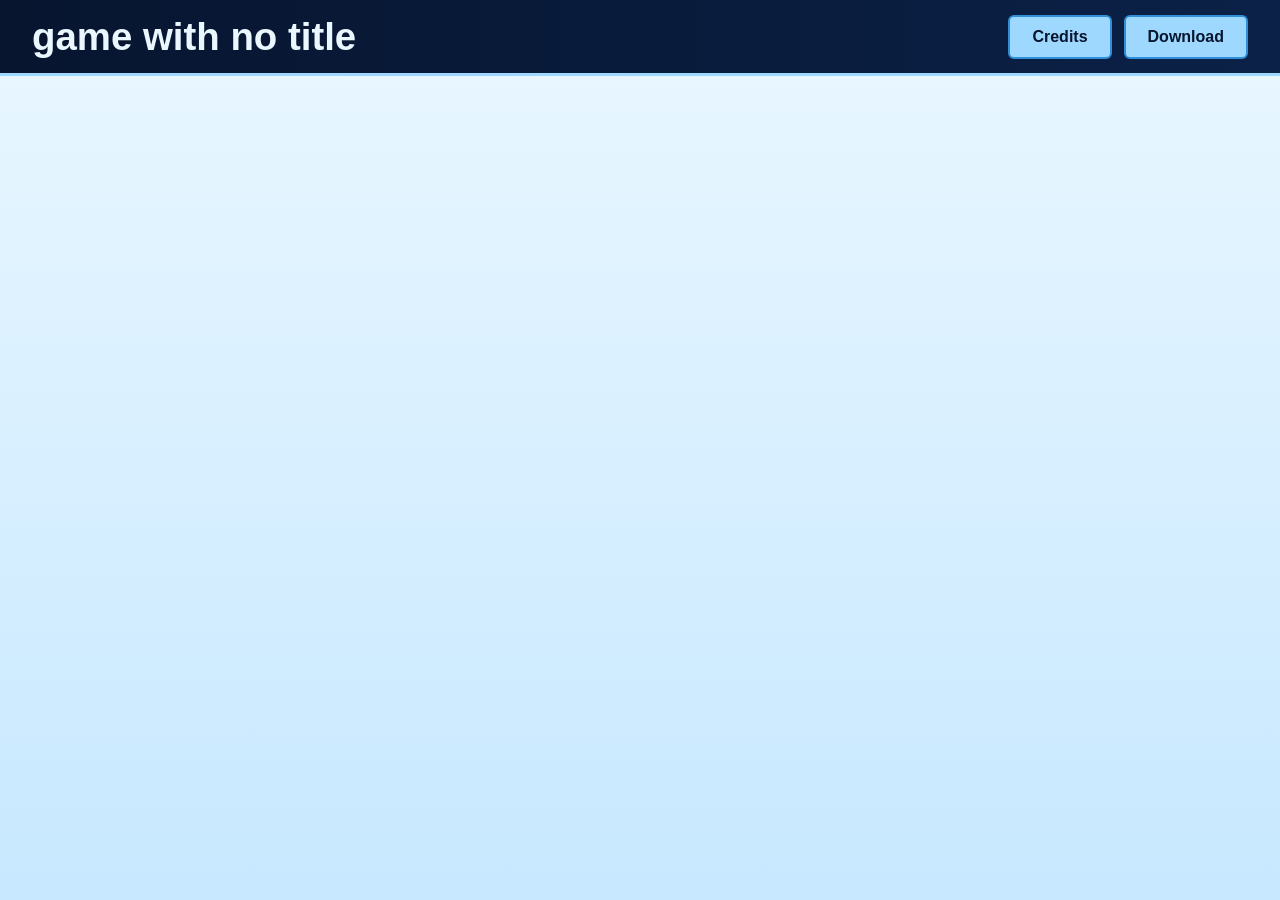
==== index.html @ 91ef4b5c "Add files via upload" ====
<!DOCTYPE html>
<html lang="en">
<head>
  <meta charset="UTF-8">
  <meta name="viewport" content="width=device-width, initial-scale=1.0">
  <title>game with no title</title>
  <link rel="stylesheet" href="styles.css">
</head>
<body>
  <header class="site-header">
    <h1>game with no title</h1>
    <nav class="site-actions" aria-label="Site navigation">
      <a class="nav-button" href="credits.html">Credits</a>
      <a class="download-button nav-button" href="#" download>Download</a>
    </nav>
  </header>

  <script src="script.js"></script>
</body>
</html>
---- styles.css ----
:root {
  --deep-blue: #0b2147;
  --night-blue: #07152f;
  --sky-blue: #9fd8ff;
  --ice-blue: #eaf7ff;
  --button-blue: #2f8fd8;
  --button-blue-hover: #57b7ff;
  --accent-gold: #ffd166;
}

* {
  box-sizing: border-box;
}

body {
  margin: 0;
  min-height: 100vh;
  font-family: Arial, Helvetica, sans-serif;
  background: linear-gradient(180deg, var(--ice-blue), #c7e8ff);
}

.site-header {
  min-height: 76px;
  display: flex;
  align-items: center;
  justify-content: space-between;
  gap: 24px;
  padding: 0 32px;
  background: linear-gradient(90deg, var(--night-blue), var(--deep-blue));
  border-bottom: 3px solid var(--sky-blue);
}

.site-header h1 {
  margin: 0;
  color: var(--ice-blue);
  font-size: clamp(1.4rem, 4vw, 2.4rem);
  font-weight: 800;
  letter-spacing: 0;
}

.site-actions {
  flex: 0 0 auto;
  display: flex;
  align-items: center;
  gap: 12px;
}

.nav-button {
  flex: 0 0 auto;
  display: inline-flex;
  align-items: center;
  justify-content: center;
  min-height: 44px;
  padding: 0 22px;
  color: var(--night-blue);
  background: var(--sky-blue);
  border: 2px solid var(--button-blue);
  border-radius: 6px;
  font-weight: 800;
  text-decoration: none;
}

.nav-button:hover,
.nav-button:focus-visible {
  background: var(--button-blue-hover);
  outline: none;
}

.credits-page {
  width: min(760px, calc(100% - 32px));
  margin: 64px auto;
}

.credits-panel {
  color: var(--night-blue);
}

.credits-panel h2 {
  margin: 0 0 24px;
  font-size: 2rem;
  letter-spacing: 0;
}

.credits-list {
  display: grid;
  gap: 16px;
  margin: 0;
  padding: 0;
  list-style: none;
}

.credits-list li {
  display: flex;
  align-items: center;
  justify-content: space-between;
  gap: 18px;
  padding: 18px 20px;
  background: rgba(255, 255, 255, 0.82);
  border: 2px solid var(--sky-blue);
  border-radius: 6px;
  box-shadow: 0 12px 28px rgba(7, 21, 47, 0.12);
}

.credit-name {
  font-size: 1.35rem;
  font-weight: 800;
}

.credit-role {
  font-weight: 700;
  color: var(--deep-blue);
  padding: 6px 10px;
  background: var(--accent-gold);
  border-radius: 6px;
}

@media (max-width: 520px) {
  .site-header {
    align-items: flex-start;
    flex-direction: column;
    padding: 12px 16px;
    gap: 14px;
  }

  .nav-button {
    min-height: 40px;
    padding: 0 16px;
  }

  .credits-page {
    margin: 32px auto;
  }

  .credits-list li {
    align-items: flex-start;
    flex-direction: column;
    gap: 6px;
  }
}
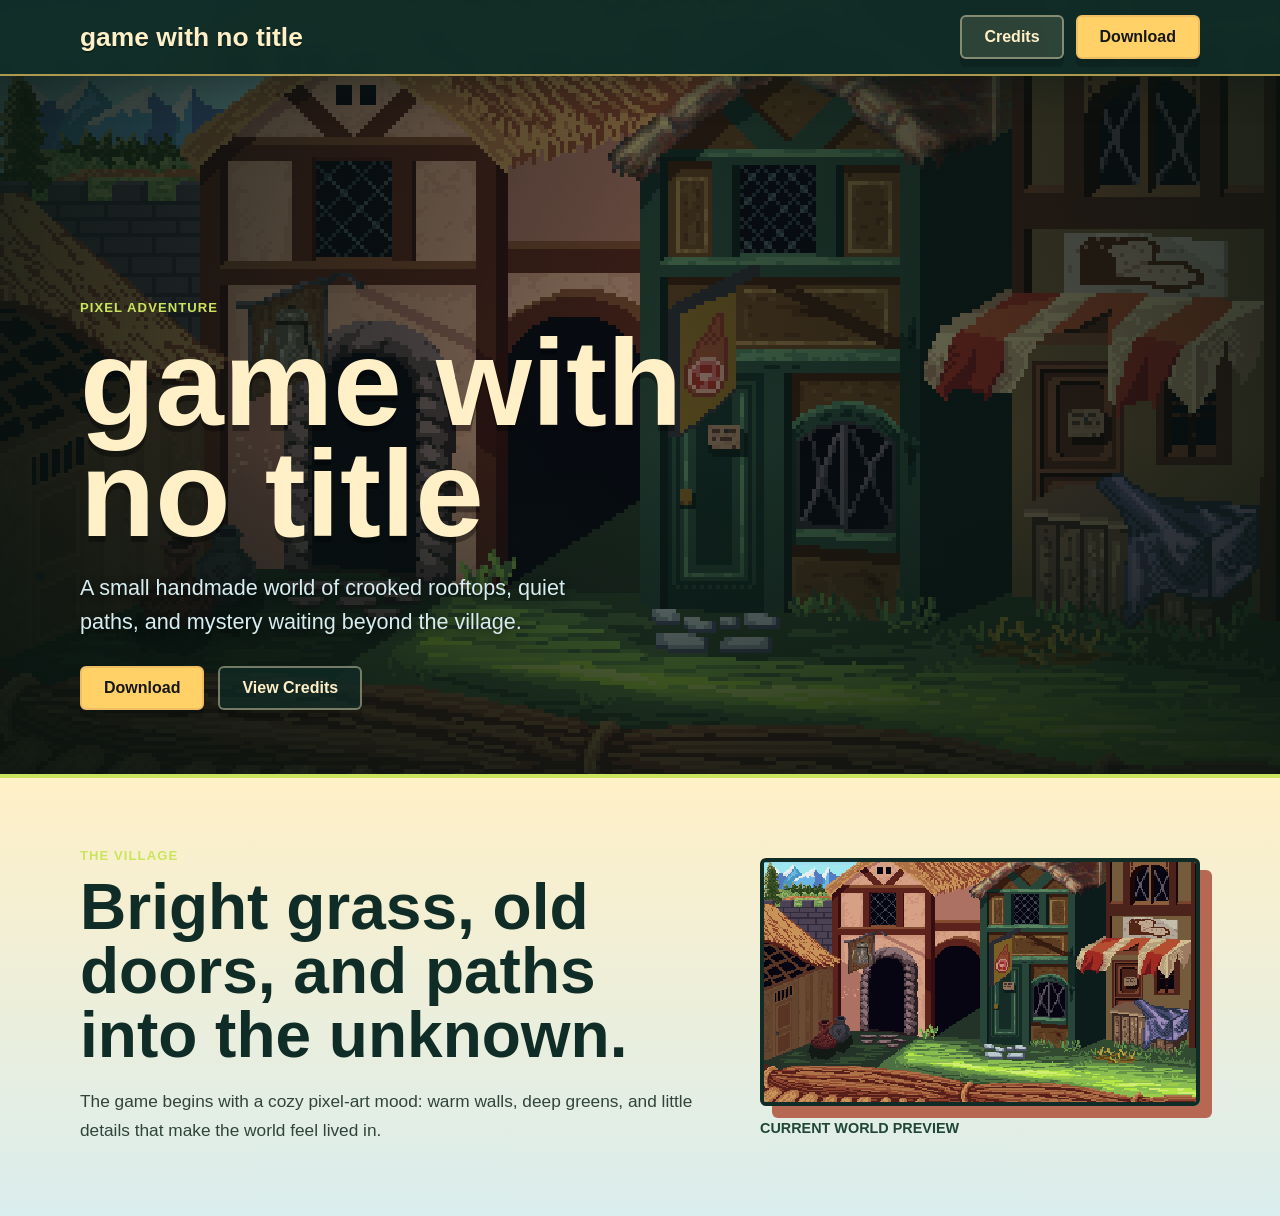
==== commit 97f724ca: "Add files via upload" ====
--- a/index.html
+++ b/index.html
@@ -8,12 +8,50 @@
 </head>
 <body>
   <header class="site-header">
-    <h1>game with no title</h1>
+    <a class="site-brand" href="index.html">game with no title</a>
     <nav class="site-actions" aria-label="Site navigation">
       <a class="nav-button" href="credits.html">Credits</a>
-      <a class="download-button nav-button" href="#" download>Download</a>
+      <a class="download-button nav-button nav-button-primary" href="#" download>Download</a>
     </nav>
   </header>
+
+  <main class="home-page">
+    <section class="hero" aria-labelledby="home-title">
+      <img
+        class="hero-art"
+        src="assets/village-background.png"
+        alt="Pixel art village with timber houses, grass, and a mountain skyline"
+      >
+      <div class="hero-content">
+        <p class="eyebrow">Pixel adventure</p>
+        <h1 id="home-title">game with no title</h1>
+        <p class="hero-copy">
+          A small handmade world of crooked rooftops, quiet paths, and mystery waiting beyond the village.
+        </p>
+        <div class="hero-actions">
+          <a class="download-button nav-button nav-button-primary" href="#" download>Download</a>
+          <a class="nav-button nav-button-ghost" href="credits.html">View Credits</a>
+        </div>
+      </div>
+    </section>
+
+    <section class="feature-band" aria-labelledby="world-heading">
+      <div class="feature-copy">
+        <p class="eyebrow">The village</p>
+        <h2 id="world-heading">Bright grass, old doors, and paths into the unknown.</h2>
+        <p>
+          The game begins with a cozy pixel-art mood: warm walls, deep greens, and little details that make the world feel lived in.
+        </p>
+      </div>
+      <figure class="game-preview">
+        <img
+          src="assets/village-background.png"
+          alt="Pixel art village scene preview"
+        >
+        <figcaption>Current world preview</figcaption>
+      </figure>
+    </section>
+  </main>
 
   <script src="script.js"></script>
 </body>
--- a/styles.css
+++ b/styles.css
@@ -1,10 +1,15 @@
 :root {
-  --deep-blue: #0b2147;
-  --night-blue: #07152f;
-  --sky-blue: #9fd8ff;
-  --ice-blue: #eaf7ff;
-  --button-blue: #2f8fd8;
-  --button-blue-hover: #57b7ff;
+  --ink: #151716;
+  --pine: #102c26;
+  --forest: #1f4638;
+  --moss: #6f9d55;
+  --grass: #cbe45d;
+  --straw: #f0bd62;
+  --clay: #b66853;
+  --paper: #fff0c7;
+  --mist: #d8edf0;
+  --button-shadow: rgba(12, 22, 17, 0.34);
+  --panel-shadow: rgba(4, 12, 9, 0.28);
   --accent-gold: #ffd166;
 }
 
@@ -15,27 +20,42 @@
 body {
   margin: 0;
   min-height: 100vh;
+  color: var(--paper);
   font-family: Arial, Helvetica, sans-serif;
-  background: linear-gradient(180deg, var(--ice-blue), #c7e8ff);
+  background:
+    linear-gradient(180deg, rgba(14, 36, 30, 0.76), rgba(8, 19, 15, 0.96)),
+    url("assets/village-background.png") center top / cover fixed,
+    var(--pine);
+}
+
+img {
+  display: block;
+  max-width: 100%;
 }
 
 .site-header {
+  position: sticky;
+  top: 0;
+  z-index: 10;
   min-height: 76px;
   display: flex;
   align-items: center;
   justify-content: space-between;
   gap: 24px;
-  padding: 0 32px;
-  background: linear-gradient(90deg, var(--night-blue), var(--deep-blue));
-  border-bottom: 3px solid var(--sky-blue);
-}
-
-.site-header h1 {
-  margin: 0;
-  color: var(--ice-blue);
-  font-size: clamp(1.4rem, 4vw, 2.4rem);
+  padding: 0 max(24px, calc((100vw - 1120px) / 2));
+  background: rgba(16, 44, 38, 0.92);
+  border-bottom: 2px solid rgba(255, 209, 102, 0.66);
+  box-shadow: 0 12px 32px var(--button-shadow);
+  backdrop-filter: blur(10px);
+}
+
+.site-brand {
+  color: var(--paper);
+  font-size: clamp(1.15rem, 3vw, 1.65rem);
   font-weight: 800;
   letter-spacing: 0;
+  text-decoration: none;
+  text-shadow: 0 2px 0 rgba(0, 0, 0, 0.28);
 }
 
 .site-actions {
@@ -52,33 +72,198 @@
   justify-content: center;
   min-height: 44px;
   padding: 0 22px;
-  color: var(--night-blue);
-  background: var(--sky-blue);
-  border: 2px solid var(--button-blue);
+  color: var(--paper);
+  background: rgba(255, 240, 199, 0.12);
+  border: 2px solid rgba(255, 240, 199, 0.42);
   border-radius: 6px;
   font-weight: 800;
   text-decoration: none;
+  box-shadow: 0 8px 0 rgba(0, 0, 0, 0.18);
+  transition: transform 150ms ease, background 150ms ease, border-color 150ms ease;
+}
+
+.nav-button-primary {
+  color: var(--ink);
+  background: var(--accent-gold);
+  border-color: var(--straw);
 }
 
 .nav-button:hover,
 .nav-button:focus-visible {
-  background: var(--button-blue-hover);
-  outline: none;
+  background: var(--straw);
+  border-color: var(--paper);
+  color: var(--ink);
+  outline: 3px solid rgba(216, 237, 240, 0.42);
+  outline-offset: 3px;
+  transform: translateY(-2px);
+}
+
+.nav-button-ghost {
+  background: rgba(16, 44, 38, 0.72);
+}
+
+.hero {
+  position: relative;
+  isolation: isolate;
+  min-height: clamp(460px, 78vh, 720px);
+  display: flex;
+  align-items: flex-end;
+  overflow: hidden;
+  padding: 64px max(24px, calc((100vw - 1120px) / 2));
+  border-bottom: 4px solid var(--grass);
+}
+
+.hero::after {
+  position: absolute;
+  inset: 0;
+  z-index: -1;
+  content: "";
+  background:
+    linear-gradient(90deg, rgba(8, 19, 15, 0.82), rgba(8, 19, 15, 0.34) 52%, rgba(8, 19, 15, 0.74)),
+    linear-gradient(0deg, rgba(8, 19, 15, 0.74), rgba(8, 19, 15, 0.04) 48%, rgba(8, 19, 15, 0.22));
+}
+
+.hero-art {
+  position: absolute;
+  inset: 0;
+  z-index: -2;
+  width: 100%;
+  height: 100%;
+  object-fit: cover;
+  image-rendering: pixelated;
+}
+
+.hero-content {
+  width: min(680px, 100%);
+}
+
+.eyebrow {
+  margin: 0 0 12px;
+  color: var(--grass);
+  font-size: 0.82rem;
+  font-weight: 900;
+  letter-spacing: 0.08em;
+  text-transform: uppercase;
+}
+
+.hero h1 {
+  max-width: 11ch;
+  margin: 0;
+  font-size: clamp(3.1rem, 11vw, 7.7rem);
+  line-height: 0.9;
+  letter-spacing: 0;
+  text-shadow: 0 6px 0 rgba(0, 0, 0, 0.32);
+}
+
+.hero-copy {
+  max-width: 540px;
+  margin: 22px 0 0;
+  color: var(--mist);
+  font-size: clamp(1.05rem, 2.4vw, 1.35rem);
+  line-height: 1.55;
+  text-shadow: 0 3px 8px rgba(0, 0, 0, 0.52);
+}
+
+.hero-actions {
+  display: flex;
+  flex-wrap: wrap;
+  gap: 14px;
+  margin-top: 28px;
+}
+
+.feature-band {
+  display: grid;
+  grid-template-columns: minmax(0, 1fr) minmax(260px, 440px);
+  gap: 42px;
+  align-items: center;
+  padding: 70px max(24px, calc((100vw - 1120px) / 2));
+  color: var(--ink);
+  background:
+    linear-gradient(180deg, rgba(255, 240, 199, 0.96), rgba(216, 237, 240, 0.94)),
+    var(--paper);
+}
+
+.feature-copy h2,
+.page-intro h1,
+.credits-panel h2 {
+  margin: 0;
+  letter-spacing: 0;
+}
+
+.feature-copy h2 {
+  max-width: 720px;
+  color: var(--pine);
+  font-size: clamp(2rem, 5vw, 4.1rem);
+  line-height: 1;
+}
+
+.feature-copy p:not(.eyebrow) {
+  max-width: 620px;
+  margin: 20px 0 0;
+  color: #30443b;
+  font-size: 1.08rem;
+  line-height: 1.7;
+}
+
+.game-preview {
+  margin: 0;
+}
+
+.game-preview img {
+  width: 100%;
+  aspect-ratio: 16 / 9;
+  object-fit: cover;
+  border: 4px solid var(--pine);
+  border-radius: 6px;
+  box-shadow: 12px 12px 0 var(--clay);
+  image-rendering: pixelated;
+}
+
+.game-preview figcaption {
+  margin-top: 14px;
+  color: var(--forest);
+  font-size: 0.9rem;
+  font-weight: 800;
+  text-transform: uppercase;
+}
+
+.page-shell {
+  width: min(860px, calc(100% - 48px));
+  margin: 0 auto;
+  padding: 76px 0 92px;
+}
+
+.page-intro {
+  margin-bottom: 34px;
+}
+
+.page-intro h1 {
+  color: var(--paper);
+  font-size: clamp(3rem, 10vw, 6.8rem);
+  line-height: 0.9;
+  text-shadow: 0 6px 0 rgba(0, 0, 0, 0.32);
+}
+
+.page-intro p:not(.eyebrow) {
+  max-width: 520px;
+  margin: 20px 0 0;
+  color: var(--mist);
+  font-size: 1.16rem;
+  line-height: 1.6;
 }
 
 .credits-page {
-  width: min(760px, calc(100% - 32px));
-  margin: 64px auto;
+  min-height: calc(100vh - 76px);
 }
 
 .credits-panel {
-  color: var(--night-blue);
+  color: var(--paper);
 }
 
 .credits-panel h2 {
-  margin: 0 0 24px;
-  font-size: 2rem;
-  letter-spacing: 0;
+  margin-bottom: 20px;
+  color: var(--grass);
+  font-size: clamp(1.6rem, 4vw, 2.2rem);
 }
 
 .credits-list {
@@ -94,21 +279,22 @@
   align-items: center;
   justify-content: space-between;
   gap: 18px;
-  padding: 18px 20px;
-  background: rgba(255, 255, 255, 0.82);
-  border: 2px solid var(--sky-blue);
+  padding: 20px 22px;
+  color: var(--paper);
+  background: rgba(16, 44, 38, 0.86);
+  border: 2px solid rgba(255, 209, 102, 0.54);
   border-radius: 6px;
-  box-shadow: 0 12px 28px rgba(7, 21, 47, 0.12);
+  box-shadow: 10px 10px 0 var(--panel-shadow);
 }
 
 .credit-name {
-  font-size: 1.35rem;
+  font-size: clamp(1.25rem, 4vw, 1.7rem);
   font-weight: 800;
 }
 
 .credit-role {
   font-weight: 700;
-  color: var(--deep-blue);
+  color: var(--ink);
   padding: 6px 10px;
   background: var(--accent-gold);
   border-radius: 6px;
@@ -118,8 +304,12 @@
   .site-header {
     align-items: flex-start;
     flex-direction: column;
-    padding: 12px 16px;
+    padding: 14px 18px;
     gap: 14px;
+  }
+
+  .site-actions {
+    flex-wrap: wrap;
   }
 
   .nav-button {
@@ -127,8 +317,27 @@
     padding: 0 16px;
   }
 
-  .credits-page {
-    margin: 32px auto;
+  .hero {
+    min-height: 68vh;
+    padding: 48px 18px;
+  }
+
+  .hero h1 {
+    max-width: 8ch;
+  }
+
+  .feature-band {
+    grid-template-columns: 1fr;
+    padding: 48px 18px;
+  }
+
+  .game-preview img {
+    box-shadow: 8px 8px 0 var(--clay);
+  }
+
+  .page-shell {
+    width: calc(100% - 36px);
+    padding: 52px 0 70px;
   }
 
   .credits-list li {
